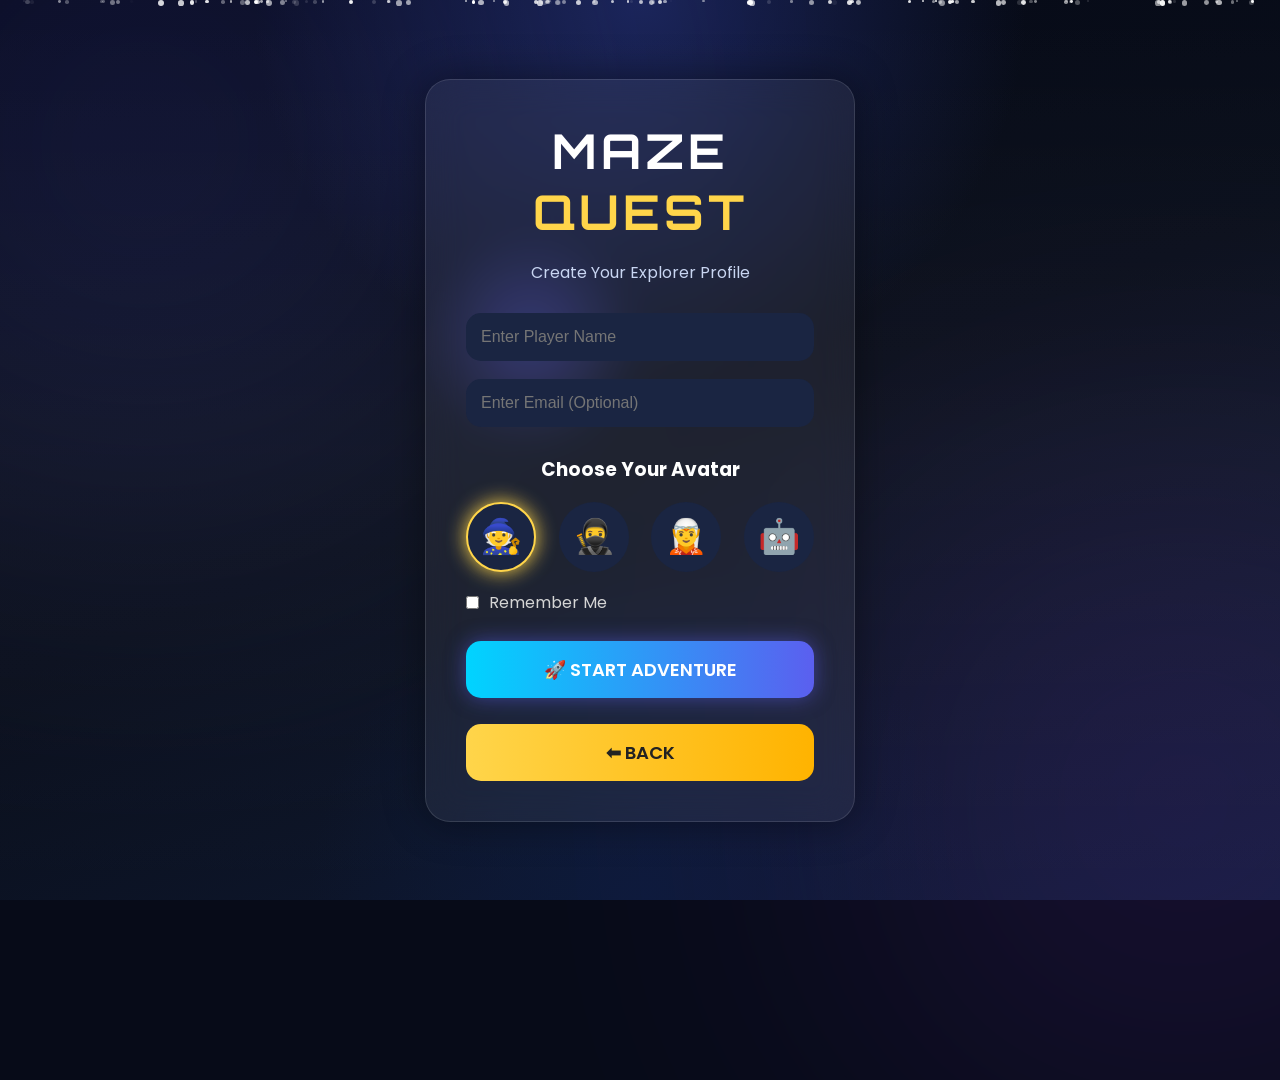
==== pages/story.html @ ad7310ce "initial commit" ====
<!DOCTYPE html>
<html lang="en">

<head>

    <meta charset="UTF-8">

    <meta name="viewport" content="width=device-width, initial-scale=1.0">

    <title>Maze Quest | Story</title>

    <!-- CSS -->

    <link rel="stylesheet" href="../css/global.css">

    <link rel="stylesheet" href="../css/story.css">

    <!-- Google Fonts -->

    <link rel="preconnect" href="https://fonts.googleapis.com">

    <link rel="preconnect" href="https://fonts.gstatic.com" crossorigin>

    <link href="https://fonts.googleapis.com/css2?family=Orbitron:wght@500;700;900&family=Poppins:wght@300;400;500;600;700&display=swap" rel="stylesheet">

</head>

<body>

    <!-- Animated Background -->

    <div class="background"></div>

    <div class="fog"></div>

    <div id="particles"></div>

    <div class="cursor-glow"></div>

    <!-- ================= HEADER ================= -->

    <header class="top-bar">

        <button id="backBtn" class="back-btn">

            ⬅ Back

        </button>

        <div class="level-info">

            <h2 id="levelTitle">

                LEVEL 1

            </h2>

            <p id="difficulty">

                EASY MODE

            </p>

        </div>

        <div class="player-box">

            <span id="playerAvatar">

                🧙

            </span>

            <span id="playerName">

                Player

            </span>

        </div>

    </header>

    <!-- ================= MAIN CONTAINER ================= -->

    <main class="story-container">

        <!-- Story Card -->

        <section class="story-card">

            <h1 id="storyTitle">

                🌲 The Lost Forest

            </h1>

            <p id="storyDescription">

                Welcome explorer! The magical forest hides an ancient gate.
                Solve the puzzle to unlock the path and continue your adventure.

            </p>

        </section>

        <!-- Guide -->

        <section class="guide-card">

            <div class="guide-avatar">

                🧙

            </div>

            <div class="guide-text">

                <h3>Maze Wizard</h3>

                <p id="guideMessage">

                    "Every maze has a secret. Think carefully before choosing your answer."

                </p>

            </div>

        </section>

        <!-- Puzzle -->

        <section class="quiz-card">

            <h2>

                ❓ Puzzle Challenge

            </h2>

            <p id="question">

                I have keys but no locks.
                I have space but no rooms.
                You can enter but cannot leave.
                What am I?

            </p>

            <div class="options">

                <button class="option" data-answer="Keyboard">

                    ⌨ Keyboard

                </button>

                <button class="option" data-answer="House">

                    🏠 House

                </button>

                <button class="option" data-answer="Car">

                    🚗 Car

                </button>

                <button class="option" data-answer="Forest">

                    🌳 Forest

                </button>

            </div>

            <p id="resultMessage"></p>

        </section>

        <!-- Rewards -->

        <section class="reward-card">

            <h2>

                🎁 Level Rewards

            </h2>

            <div class="reward-grid">

                <div class="reward-item">

                    🪙 <span id="rewardCoins">20 Coins</span>

                </div>

                <div class="reward-item">

                    ⭐ <span id="rewardXP">10 XP</span>

                </div>

                <div class="reward-item">

                    💎 <span id="rewardBonus">Bonus Hint</span>

                </div>

            </div>

        </section>

        <!-- Continue -->

        <div class="button-area">

            <button id="continueBtn" disabled>

                ▶ Start Maze

            </button>

        </div>

    </main>

    <!-- JS -->

    <script src="../js/story.js"></script>

</body>

</html>
---- css/global.css ----
/*============================

        MAZE QUEST
      GLOBAL STYLES

=============================*/

@import url('https://fonts.googleapis.com/css2?family=Orbitron:wght@500;700;900&family=Poppins:wght@300;400;500;600;700&display=swap');

:root{

--primary:#5B5FEF;
--secondary:#00D4FF;
--gold:#FFD54A;
--danger:#FF4D6D;
--success:#22C55E;

--bg:#070B18;

--card:#131C2F;

--white:#F8FAFC;

--gray:#A9B5C9;

--shadow:
0 10px 40px rgba(0,0,0,.35);

}

*{

margin:0;

padding:0;

box-sizing:border-box;

}

html{

scroll-behavior:smooth;

}

body{

font-family:'Poppins',sans-serif;

background:var(--bg);

color:white;

overflow-x:hidden;

}

/* Container */

.container{

width:90%;

max-width:1400px;

margin:auto;

}

/* Buttons */

.btn{

padding:15px 40px;

border:none;

border-radius:15px;

cursor:pointer;

font-size:18px;

font-weight:600;

transition:.35s;

font-family:'Poppins';

}

/* Primary */

.btn-primary{

background:linear-gradient(
90deg,
#00D4FF,
#5B5FEF);

color:white;

box-shadow:
0 0 20px rgba(91,95,239,.5);

}

.btn-primary:hover{

transform:translateY(-5px);

box-shadow:
0 0 40px rgba(91,95,239,.8);

}

/* Gold */

.btn-gold{

background:linear-gradient(
90deg,
#FFD54A,
#FFB300);

color:#222;

}

.btn-gold:hover{

transform:translateY(-5px);

}

/* Card */

.card{

background:rgba(255,255,255,.05);

border:1px solid rgba(255,255,255,.08);

backdrop-filter:blur(20px);

border-radius:20px;

box-shadow:var(--shadow);

}

/* Input */

.input{

width:100%;

padding:15px;

border-radius:15px;

background:#1B2742;

border:none;

outline:none;

color:white;

font-size:16px;

}

/* Heading */

.heading{

font-family:'Orbitron';

letter-spacing:2px;

}

/* Glow */

.glow{

animation:glow 2s infinite alternate;

}

@keyframes glow{

from{

filter:drop-shadow(0 0 10px #5B5FEF);

}

to{

filter:drop-shadow(0 0 35px #00D4FF);

}

}

/* Fade */

.fade{

animation:fade .8s ease;

}

@keyframes fade{

from{

opacity:0;

transform:translateY(20px);

}

to{

opacity:1;

transform:translateY(0);

}

}
---- css/story.css ----
/*==========================================
        MAZE QUEST - STORY PAGE
==========================================*/

*{
    margin:0;
    padding:0;
    box-sizing:border-box;
}

body{

    width:100%;
    min-height:100vh;

    overflow-x:hidden;

    font-family:'Poppins',sans-serif;

    background:#070B18;

    color:white;

    position:relative;

}


/*==================================
        BACKGROUND
==================================*/

.background{

    position:fixed;

    inset:0;

    background:
    radial-gradient(circle at top,#1A2458 0%,transparent 35%),
    radial-gradient(circle at bottom,#0D1A3B 0%,transparent 30%),
    linear-gradient(160deg,#050816,#090E1A,#111C38);

    z-index:-5;

}

.background::before{

    content:"";

    position:absolute;

    width:650px;

    height:650px;

    background:#5B5FEF;

    border-radius:50%;

    filter:blur(180px);

    opacity:.18;

    top:-180px;

    left:-180px;

    animation:moveGlow1 15s infinite alternate;

}

.background::after{

    content:"";

    position:absolute;

    width:550px;

    height:550px;

    background:#9333EA;

    border-radius:50%;

    filter:blur(180px);

    opacity:.18;

    bottom:-180px;

    right:-180px;

    animation:moveGlow2 18s infinite alternate;

}


/*==================================
            FOG
==================================*/

.fog{

    position:fixed;

    inset:0;

    background:

    linear-gradient(

    transparent,

    rgba(255,255,255,.03),

    transparent

    );

    animation:fogMove 18s linear infinite;

    z-index:-4;

}


/*==================================
        PARTICLES
==================================*/

#particles{

    position:fixed;

    inset:0;

    overflow:hidden;

    z-index:-3;

}

.particle{

    position:absolute;

    border-radius:50%;

    background:white;

    animation:float linear infinite;

}


/*==================================
        HEADER
==================================*/

.top-bar{

    width:92%;

    margin:30px auto;

    display:flex;

    justify-content:space-between;

    align-items:center;

}

.back-btn{

    padding:14px 22px;

    border:none;

    border-radius:14px;

    cursor:pointer;

    color:white;

    font-size:16px;

    font-weight:600;

    background:linear-gradient(90deg,#5B5FEF,#00D4FF);

    transition:.35s;

}

.back-btn:hover{

    transform:scale(1.05);

    box-shadow:0 0 20px #00D4FF;

}

.level-info{

    text-align:center;

}

.level-info h2{

    font-family:'Orbitron',sans-serif;

    font-size:28px;

}

.level-info p{

    margin-top:8px;

    color:#C9D6F2;

}

.player-box{

    display:flex;

    align-items:center;

    gap:12px;

    font-size:20px;

}

#playerAvatar{

    font-size:34px;

}


/*==================================
        MAIN CONTAINER
==================================*/

.story-container{

    width:92%;

    max-width:1100px;

    margin:30px auto;

}


/*==================================
        STORY CARD
==================================*/

.story-card{

    background:rgba(255,255,255,.08);

    backdrop-filter:blur(18px);

    border-radius:25px;

    padding:35px;

    border:1px solid rgba(255,255,255,.12);

    box-shadow:0 0 25px rgba(0,0,0,.25);

}

.story-card h1{

    font-size:42px;

    font-family:'Orbitron',sans-serif;

    color:#FFD54A;

    margin-bottom:20px;

}

.story-card p{

    color:#D7E4FF;

    font-size:18px;

    line-height:1.8;

}


/*==================================
        GUIDE CARD
==================================*/

.guide-card{

    margin-top:35px;

    display:flex;

    align-items:center;

    gap:25px;

    background:rgba(255,255,255,.08);

    backdrop-filter:blur(18px);

    border-radius:22px;

    padding:25px;

    border:1px solid rgba(255,255,255,.12);

}

.guide-avatar{

    width:90px;

    height:90px;

    display:flex;

    justify-content:center;

    align-items:center;

    border-radius:50%;

    background:linear-gradient(135deg,#00D4FF,#5B5FEF);

    font-size:40px;

    box-shadow:0 0 25px #00D4FF;

}

.guide-text h3{

    font-size:24px;

    color:#FFD54A;

    margin-bottom:10px;

}

.guide-text p{

    color:#D7E4FF;

    line-height:1.7;

}
/*==================================
        QUIZ CARD
==================================*/

.quiz-card{

    margin-top:35px;

    background:rgba(255,255,255,.08);

    backdrop-filter:blur(18px);

    border-radius:25px;

    padding:35px;

    border:1px solid rgba(255,255,255,.12);

}

.quiz-card h2{

    font-size:30px;

    color:#00D4FF;

    margin-bottom:20px;

}

#question{

    color:#E4ECFF;

    font-size:18px;

    line-height:1.8;

    margin-bottom:30px;

}


/*==================================
        OPTIONS
==================================*/

.options{

    display:grid;

    grid-template-columns:repeat(2,1fr);

    gap:20px;

}

.option{

    padding:18px;

    border:none;

    border-radius:15px;

    cursor:pointer;

    font-size:17px;

    font-weight:600;

    color:white;

    background:rgba(255,255,255,.08);

    border:1px solid rgba(255,255,255,.12);

    transition:.35s;

}

.option:hover{

    transform:translateY(-5px);

    background:linear-gradient(90deg,#00D4FF,#5B5FEF);

    box-shadow:

    0 0 20px #00D4FF;

}

.option.correct{

    background:#18C964;

    box-shadow:0 0 25px #18C964;

}

.option.wrong{

    background:#E63946;

    box-shadow:0 0 25px #E63946;

}

#resultMessage{

    margin-top:25px;

    text-align:center;

    font-size:20px;

    font-weight:bold;

    color:#FFD54A;

}


/*==================================
        REWARD CARD
==================================*/

.reward-card{

    margin-top:35px;

    background:rgba(255,255,255,.08);

    backdrop-filter:blur(18px);

    border-radius:25px;

    padding:30px;

    border:1px solid rgba(255,255,255,.12);

}

.reward-card h2{

    margin-bottom:25px;

    color:#FFD54A;

}

.reward-grid{

    display:grid;

    grid-template-columns:repeat(3,1fr);

    gap:20px;

}

.reward-item{

    padding:25px;

    border-radius:18px;

    text-align:center;

    background:rgba(255,255,255,.05);

    border:1px solid rgba(255,255,255,.10);

    transition:.3s;

}

.reward-item:hover{

    transform:translateY(-5px);

    box-shadow:0 0 20px #FFD54A;

}


/*==================================
        BUTTON AREA
==================================*/

.button-area{

    margin:45px 0;

    text-align:center;

}

#continueBtn{

    width:280px;

    padding:18px;

    border:none;

    border-radius:18px;

    cursor:pointer;

    font-size:20px;

    font-weight:700;

    color:white;

    background:linear-gradient(90deg,#00D4FF,#5B5FEF);

    transition:.35s;

}

#continueBtn:hover:not(:disabled){

    transform:scale(1.05);

    box-shadow:

    0 0 25px #00D4FF,

    0 0 50px #5B5FEF;

}

#continueBtn:disabled{

    opacity:.45;

    cursor:not-allowed;

}


/*==================================
        CURSOR GLOW
==================================*/

.cursor-glow{

    position:fixed;

    width:220px;

    height:220px;

    border-radius:50%;

    background:

    radial-gradient(circle,

    rgba(91,95,239,.35),

    transparent 70%);

    pointer-events:none;

    transform:translate(-50%,-50%);

    z-index:-1;

    transition:.08s linear;

}


/*==================================
        ANIMATIONS
==================================*/

@keyframes moveGlow1{

    from{

        transform:translate(0,0);

    }

    to{

        transform:translate(120px,80px);

    }

}

@keyframes moveGlow2{

    from{

        transform:translate(0,0);

    }

    to{

        transform:translate(-120px,-80px);

    }

}

@keyframes fogMove{

    from{

        transform:translateX(-10%);

    }

    to{

        transform:translateX(10%);

    }

}

@keyframes float{

    0%{

        transform:translateY(110vh);

        opacity:0;

    }

    20%{

        opacity:1;

    }

    80%{

        opacity:.7;

    }

    100%{

        transform:translateY(-120vh);

        opacity:0;

    }

}


/*==================================
        RESPONSIVE
==================================*/

@media(max-width:900px){

    .options{

        grid-template-columns:1fr;

    }

    .reward-grid{

        grid-template-columns:1fr;

    }

}

@media(max-width:768px){

    .top-bar{

        flex-direction:column;

        gap:20px;

    }

    .guide-card{

        flex-direction:column;

        text-align:center;

    }

    .story-card h1{

        font-size:30px;

    }

    .quiz-card h2{

        font-size:24px;

    }

}

@media(max-width:480px){

    #continueBtn{

        width:100%;

    }

}
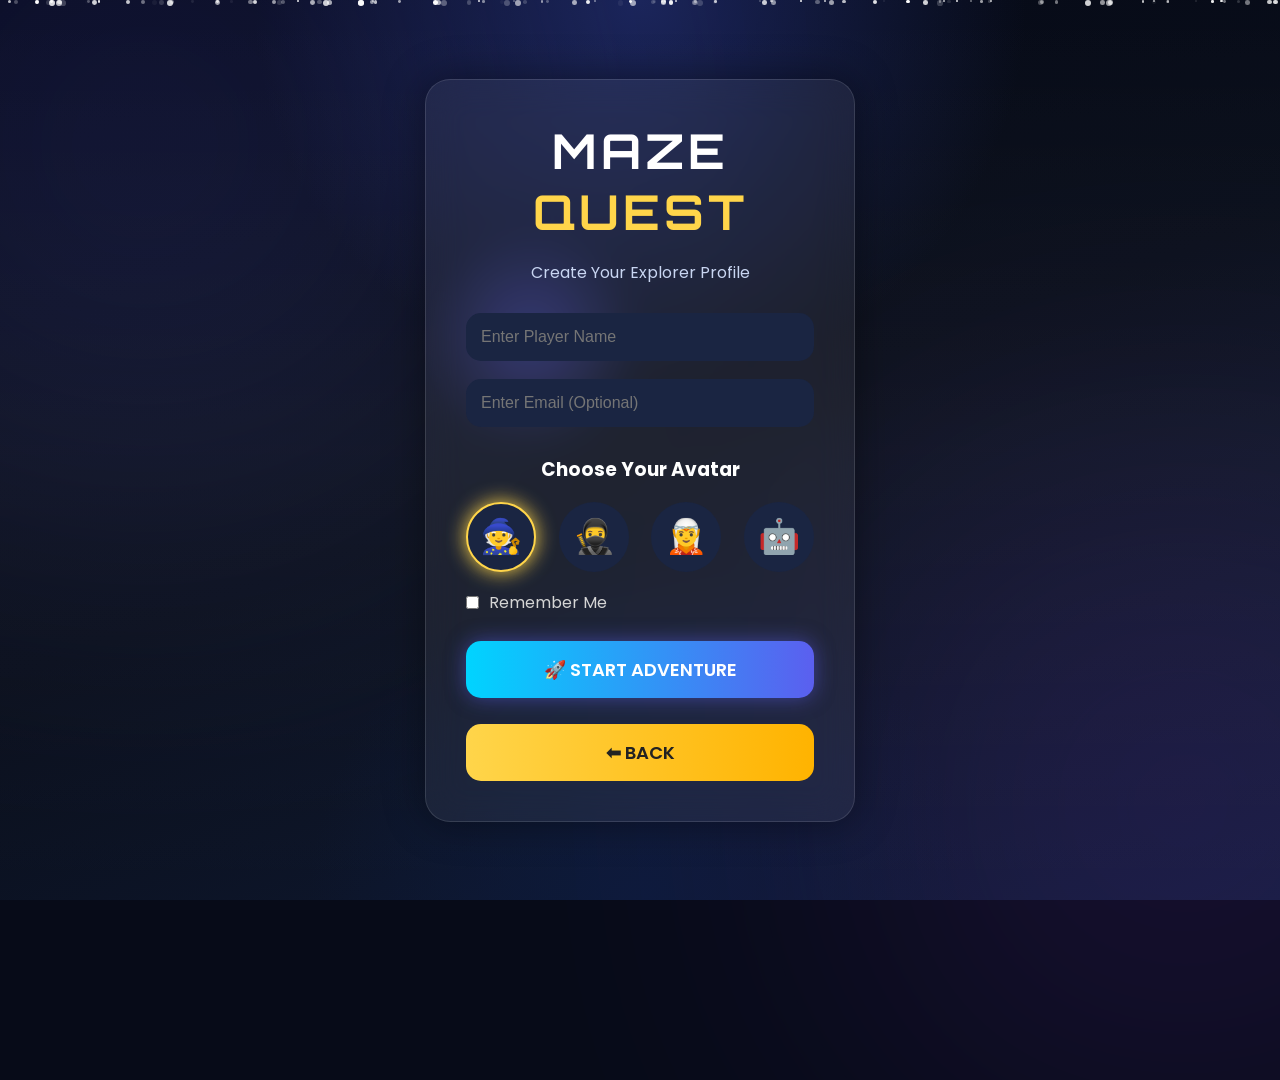
==== commit 83ec8638: "update story page" ====
--- a/pages/story.html
+++ b/pages/story.html
@@ -3,234 +3,438 @@
 
 <head>
 
-    <meta charset="UTF-8">
-
-    <meta name="viewport" content="width=device-width, initial-scale=1.0">
-
-    <title>Maze Quest | Story</title>
-
-    <!-- CSS -->
-
-    <link rel="stylesheet" href="../css/global.css">
-
-    <link rel="stylesheet" href="../css/story.css">
-
-    <!-- Google Fonts -->
-
-    <link rel="preconnect" href="https://fonts.googleapis.com">
-
-    <link rel="preconnect" href="https://fonts.gstatic.com" crossorigin>
-
-    <link href="https://fonts.googleapis.com/css2?family=Orbitron:wght@500;700;900&family=Poppins:wght@300;400;500;600;700&display=swap" rel="stylesheet">
+<meta charset="UTF-8">
+
+<meta name="viewport"
+content="width=device-width, initial-scale=1.0">
+
+<title>Maze Quest | Story</title>
+
+<!-- CSS -->
+
+<link rel="stylesheet"
+href="../css/global.css">
+
+<link rel="stylesheet"
+href="../css/story.css">
+
+<!-- Google Fonts -->
+
+<link rel="preconnect"
+href="https://fonts.googleapis.com">
+
+<link rel="preconnect"
+href="https://fonts.gstatic.com"
+crossorigin>
+
+<link href="https://fonts.googleapis.com/css2?family=Orbitron:wght@500;700;900&family=Poppins:wght@300;400;500;600;700&display=swap"
+rel="stylesheet">
 
 </head>
 
 <body>
 
-    <!-- Animated Background -->
-
-    <div class="background"></div>
-
-    <div class="fog"></div>
-
-    <div id="particles"></div>
-
-    <div class="cursor-glow"></div>
-
-    <!-- ================= HEADER ================= -->
-
-    <header class="top-bar">
-
-        <button id="backBtn" class="back-btn">
-
-            ⬅ Back
-
-        </button>
-
-        <div class="level-info">
-
-            <h2 id="levelTitle">
-
-                LEVEL 1
-
-            </h2>
-
-            <p id="difficulty">
-
-                EASY MODE
-
-            </p>
+<!-- Animated Background -->
+
+<div class="background"></div>
+
+<div class="fog"></div>
+
+<div id="particles"></div>
+
+<div class="cursor-glow"></div>
+
+<!-- ================= HEADER ================= -->
+
+<header class="top-bar">
+
+<button
+id="backBtn"
+class="back-btn">
+
+⬅ Back
+
+</button>
+
+<div class="level-box">
+
+<h2 id="levelNumber">
+
+LEVEL 1
+
+</h2>
+
+<p id="worldName">
+
+Lost Forest
+
+</p>
+
+</div>
+
+<div class="player-box">
+
+<div
+class="avatar"
+id="playerAvatar">
+
+🧙
+
+</div>
+
+<div>
+
+<h3
+id="playerName">
+
+Player
+
+</h3>
+
+<p
+id="difficultyMode">
+
+Easy Mode
+
+</p>
+
+</div>
+
+</div>
+
+</header>
+
+<!-- ================= MAIN ================= -->
+
+<main class="story-container">
+    <!-- ================= STORY CARD ================= -->
+
+<section class="story-card">
+
+<div class="card-header">
+
+<span class="card-icon">
+
+📖
+
+</span>
+
+<h2>
+
+Story
+
+</h2>
+
+</div>
+
+<h1
+id="storyTitle">
+
+🌲 The Lost Forest
+
+</h1>
+
+<p
+id="storyDescription">
+
+Welcome explorer!
+
+The magical forest hides an ancient gate protected by powerful magic.
+
+Only explorers with wisdom can solve the puzzle and unlock the hidden maze.
+
+</p>
+
+</section>
+
+<!-- ================= GUIDE CARD ================= -->
+
+<section class="guide-card">
+
+<div class="guide-left">
+
+<div class="guide-avatar">
+
+🧙
+
+</div>
+
+</div>
+
+<div class="guide-right">
+
+<h2>
+
+Maze Wizard
+
+</h2>
+
+<p
+id="guideMessage">
+
+Every maze has a secret...
+
+Observe carefully before choosing your answer.
+
+</p>
+
+</div>
+
+</section>
+
+<!-- ================= PROGRESS ================= -->
+
+<section class="progress-card">
+
+<div class="progress-top">
+
+<span>
+
+Story Progress
+
+</span>
+
+<span
+id="progressText">
+
+0%
+
+</span>
+
+</div>
+
+<div class="progress-bar">
+
+<div
+id="progressFill">
+
+</div>
+
+</div>
+
+</section>
+
+<!-- ================= QUIZ ================= -->
+
+<section class="quiz-card">
+
+<div class="card-header">
+
+<span class="card-icon">
+
+🧩
+
+</span>
+
+<h2>
+
+Puzzle Challenge
+
+</h2>
+
+</div>
+
+<h3
+id="question">
+
+Question will appear here...
+
+</h3>
+
+<div class="options">
+
+<button
+class="option-btn"
+data-option="0">
+
+Option A
+
+</button>
+
+<button
+class="option-btn"
+data-option="1">
+
+Option B
+
+</button>
+
+<button
+class="option-btn"
+data-option="2">
+
+Option C
+
+</button>
+
+<button
+class="option-btn"
+data-option="3">
+
+Option D
+
+</button>
+
+</div>
+
+<p
+id="resultMessage">
+
+</p>
+
+</section>
+<!-- ================= REWARD CARD ================= -->
+
+<section class="reward-card">
+
+    <div class="card-header">
+
+        <span class="card-icon">
+            🎁
+        </span>
+
+        <h2>
+            Level Rewards
+        </h2>
+
+    </div>
+
+    <div class="reward-grid">
+
+        <div class="reward-item">
+
+            <div class="reward-icon">
+                🪙
+            </div>
+
+            <div>
+
+                <h3>Coins</h3>
+
+                <p id="rewardCoins">
+
+                    0
+
+                </p>
+
+            </div>
 
         </div>
 
-        <div class="player-box">
-
-            <span id="playerAvatar">
-
-                🧙
-
-            </span>
-
-            <span id="playerName">
-
-                Player
-
-            </span>
+        <div class="reward-item">
+
+            <div class="reward-icon">
+                ⭐
+            </div>
+
+            <div>
+
+                <h3>XP</h3>
+
+                <p id="rewardXP">
+
+                    0
+
+                </p>
+
+            </div>
 
         </div>
 
-    </header>
-
-    <!-- ================= MAIN CONTAINER ================= -->
-
-    <main class="story-container">
-
-        <!-- Story Card -->
-
-        <section class="story-card">
-
-            <h1 id="storyTitle">
-
-                🌲 The Lost Forest
-
-            </h1>
-
-            <p id="storyDescription">
-
-                Welcome explorer! The magical forest hides an ancient gate.
-                Solve the puzzle to unlock the path and continue your adventure.
-
-            </p>
-
-        </section>
-
-        <!-- Guide -->
-
-        <section class="guide-card">
-
-            <div class="guide-avatar">
-
-                🧙
-
-            </div>
-
-            <div class="guide-text">
-
-                <h3>Maze Wizard</h3>
-
-                <p id="guideMessage">
-
-                    "Every maze has a secret. Think carefully before choosing your answer."
+        <div class="reward-item">
+
+            <div class="reward-icon">
+                🎒
+            </div>
+
+            <div>
+
+                <h3>Reward Item</h3>
+
+                <p id="rewardItem">
+
+                    Wooden Key
 
                 </p>
 
             </div>
 
-        </section>
-
-        <!-- Puzzle -->
-
-        <section class="quiz-card">
-
-            <h2>
-
-                ❓ Puzzle Challenge
-
-            </h2>
-
-            <p id="question">
-
-                I have keys but no locks.
-                I have space but no rooms.
-                You can enter but cannot leave.
-                What am I?
-
-            </p>
-
-            <div class="options">
-
-                <button class="option" data-answer="Keyboard">
-
-                    ⌨ Keyboard
-
-                </button>
-
-                <button class="option" data-answer="House">
-
-                    🏠 House
-
-                </button>
-
-                <button class="option" data-answer="Car">
-
-                    🚗 Car
-
-                </button>
-
-                <button class="option" data-answer="Forest">
-
-                    🌳 Forest
-
-                </button>
-
-            </div>
-
-            <p id="resultMessage"></p>
-
-        </section>
-
-        <!-- Rewards -->
-
-        <section class="reward-card">
-
-            <h2>
-
-                🎁 Level Rewards
-
-            </h2>
-
-            <div class="reward-grid">
-
-                <div class="reward-item">
-
-                    🪙 <span id="rewardCoins">20 Coins</span>
-
-                </div>
-
-                <div class="reward-item">
-
-                    ⭐ <span id="rewardXP">10 XP</span>
-
-                </div>
-
-                <div class="reward-item">
-
-                    💎 <span id="rewardBonus">Bonus Hint</span>
-
-                </div>
-
-            </div>
-
-        </section>
-
-        <!-- Continue -->
-
-        <div class="button-area">
-
-            <button id="continueBtn" disabled>
-
-                ▶ Start Maze
-
-            </button>
-
         </div>
 
-    </main>
-
-    <!-- JS -->
-
-    <script src="../js/story.js"></script>
+    </div>
+
+</section>
+
+<!-- ================= RESULT ================= -->
+
+<section
+id="resultBox"
+class="result-box">
+
+<h2
+id="resultText">
+
+</h2>
+
+</section>
+
+<!-- ================= BUTTONS ================= -->
+
+<section class="button-area">
+
+<button
+id="skipStory"
+class="secondary-btn">
+
+⏩ Skip Story
+
+</button>
+
+<button
+id="submitBtn"
+class="submit-btn">
+
+✅ Submit Answer
+
+</button>
+
+<button
+id="startMaze"
+class="primary-btn"
+disabled>
+
+🎮 Start Maze
+
+</button>
+
+</section>
+
+</main>
+
+<!-- ================= FOOTER ================= -->
+
+<footer>
+
+<p>
+
+✨ Solve the puzzle, unlock the maze and become the Ultimate Maze Master!
+
+</p>
+
+</footer>
+
+<!-- ================= LEVEL DATA ================= -->
+
+<script src="../data/easy.js"></script>
+
+<script src="../data/medium.js"></script>
+
+<script src="../data/extreme.js"></script>
+
+<!-- ================= STORY SCRIPT ================= -->
+
+<script src="../js/story.js"></script>
 
 </body>
 
-</html>
+</html>
--- a/css/story.css
+++ b/css/story.css
@@ -17,14 +17,13 @@
 
     font-family:'Poppins',sans-serif;
 
+    color:white;
+
     background:#070B18;
 
-    color:white;
-
     position:relative;
 
 }
-
 
 /*==================================
         BACKGROUND
@@ -52,598 +51,927 @@
     position:absolute;
 
     width:650px;
-
     height:650px;
 
+    border-radius:50%;
+
     background:#5B5FEF;
 
+    filter:blur(180px);
+
+    opacity:.18;
+
+    top:-180px;
+    left:-180px;
+
+    animation:moveGlow1 15s infinite alternate;
+
+}
+
+.background::after{
+
+    content:"";
+
+    position:absolute;
+
+    width:550px;
+    height:550px;
+
     border-radius:50%;
 
+    background:#9333EA;
+
     filter:blur(180px);
 
     opacity:.18;
 
-    top:-180px;
-
-    left:-180px;
-
-    animation:moveGlow1 15s infinite alternate;
-
-}
-
-.background::after{
-
-    content:"";
+    bottom:-180px;
+    right:-180px;
+
+    animation:moveGlow2 18s infinite alternate;
+
+}
+
+/*==================================
+            FOG
+==================================*/
+
+.fog{
+
+    position:fixed;
+
+    inset:0;
+
+    background:
+
+    linear-gradient(
+
+    transparent,
+
+    rgba(255,255,255,.03),
+
+    transparent
+
+    );
+
+    animation:fogMove 18s linear infinite;
+
+    z-index:-4;
+
+}
+
+/*==================================
+        PARTICLES
+==================================*/
+
+#particles{
+
+    position:fixed;
+
+    inset:0;
+
+    overflow:hidden;
+
+    z-index:-3;
+
+}
+
+.particle{
 
     position:absolute;
 
-    width:550px;
-
-    height:550px;
-
-    background:#9333EA;
-
     border-radius:50%;
 
-    filter:blur(180px);
-
-    opacity:.18;
-
-    bottom:-180px;
-
-    right:-180px;
-
-    animation:moveGlow2 18s infinite alternate;
-
-}
-
-
-/*==================================
-            FOG
-==================================*/
-
-.fog{
+    background:white;
+
+    animation:float linear infinite;
+
+}
+
+/*==================================
+        CURSOR GLOW
+==================================*/
+
+.cursor-glow{
 
     position:fixed;
 
-    inset:0;
+    width:220px;
+
+    height:220px;
+
+    border-radius:50%;
+
+    background:
+
+    radial-gradient(circle,
+
+    rgba(91,95,239,.35),
+
+    transparent 70%);
+
+    transform:translate(-50%,-50%);
+
+    pointer-events:none;
+
+    z-index:-1;
+
+}
+
+/*==================================
+        HEADER
+==================================*/
+
+.top-bar{
+
+    width:92%;
+
+    margin:30px auto;
+
+    display:flex;
+
+    justify-content:space-between;
+
+    align-items:center;
+
+}
+
+.back-btn{
+
+    padding:14px 24px;
+
+    border:none;
+
+    border-radius:14px;
+
+    cursor:pointer;
+
+    color:white;
+
+    font-size:16px;
+
+    font-weight:600;
+
+    background:
+
+    linear-gradient(90deg,#5B5FEF,#00D4FF);
+
+    transition:.35s;
+
+}
+
+.back-btn:hover{
+
+    transform:scale(1.05);
+
+    box-shadow:
+
+    0 0 20px #00D4FF;
+
+}
+
+.level-box{
+
+    text-align:center;
+
+}
+
+.level-box h2{
+
+    font-size:34px;
+
+    font-family:'Orbitron';
+
+}
+
+.level-box p{
+
+    margin-top:8px;
+
+    color:#C9D6F2;
+
+    font-size:18px;
+
+}
+
+.player-box{
+
+    display:flex;
+
+    align-items:center;
+
+    gap:15px;
+
+}
+
+.avatar{
+
+    width:65px;
+
+    height:65px;
+
+    border-radius:50%;
+
+    display:flex;
+
+    justify-content:center;
+
+    align-items:center;
+
+    font-size:30px;
+
+    background:
+
+    linear-gradient(135deg,#00D4FF,#5B5FEF);
+
+    box-shadow:
+
+    0 0 20px #00D4FF;
+
+}
+
+.player-box h3{
+
+    font-size:22px;
+
+}
+
+.player-box p{
+
+    color:#C9D6F2;
+
+}
+/*==================================
+        MAIN CONTAINER
+==================================*/
+
+.story-container{
+
+    width:92%;
+
+    max-width:1400px;
+
+    margin:40px auto 80px;
+
+    display:flex;
+
+    flex-direction:column;
+
+    gap:35px;
+
+}
+
+/*==================================
+        COMMON CARD
+==================================*/
+
+.story-card,
+.guide-card,
+.progress-card,
+.quiz-card,
+.reward-card,
+.result-box{
+
+    background:rgba(255,255,255,.08);
+
+    backdrop-filter:blur(18px);
+
+    border:1px solid rgba(255,255,255,.12);
+
+    border-radius:24px;
+
+    padding:32px;
+
+    transition:.35s;
+
+    box-shadow:
+
+    0 15px 35px rgba(0,0,0,.25);
+
+}
+
+.story-card:hover,
+.guide-card:hover,
+.quiz-card:hover,
+.reward-card:hover{
+
+    transform:translateY(-6px);
+
+    box-shadow:
+
+    0 0 30px rgba(0,212,255,.25);
+
+}
+
+/*==================================
+        CARD HEADER
+==================================*/
+
+.card-header{
+
+    display:flex;
+
+    align-items:center;
+
+    gap:15px;
+
+    margin-bottom:25px;
+
+}
+
+.card-icon{
+
+    font-size:28px;
+
+}
+
+.card-header h2{
+
+    font-size:32px;
+
+    font-family:'Orbitron';
+
+    color:#00D4FF;
+
+}
+
+/*==================================
+        STORY
+==================================*/
+
+.story-card h1{
+
+    font-size:52px;
+
+    color:#FFD54A;
+
+    font-family:'Orbitron';
+
+    margin-bottom:20px;
+
+    text-shadow:
+
+    0 0 15px rgba(255,213,74,.45);
+
+}
+
+.story-card p{
+
+    font-size:21px;
+
+    line-height:1.9;
+
+    color:#D9E5FF;
+
+}
+
+/*==================================
+        GUIDE
+==================================*/
+
+.guide-card{
+
+    display:flex;
+
+    align-items:center;
+
+    gap:28px;
+
+}
+
+.guide-avatar{
+
+    width:100px;
+
+    height:100px;
+
+    border-radius:50%;
+
+    display:flex;
+
+    justify-content:center;
+
+    align-items:center;
+
+    font-size:52px;
+
+    background:
+
+    linear-gradient(135deg,#00D4FF,#5B5FEF);
+
+    box-shadow:
+
+    0 0 30px #00D4FF;
+
+}
+
+.guide-right{
+
+    flex:1;
+
+}
+
+.guide-right h2{
+
+    font-size:34px;
+
+    color:#FFD54A;
+
+    margin-bottom:10px;
+
+}
+
+.guide-right p{
+
+    font-size:20px;
+
+    color:#D9E5FF;
+
+    line-height:1.7;
+
+}
+
+/*==================================
+        PROGRESS
+==================================*/
+
+.progress-top{
+
+    display:flex;
+
+    justify-content:space-between;
+
+    margin-bottom:15px;
+
+    font-size:18px;
+
+    font-weight:600;
+
+}
+
+.progress-bar{
+
+    width:100%;
+
+    height:18px;
+
+    border-radius:30px;
+
+    overflow:hidden;
+
+    background:
+
+    rgba(255,255,255,.08);
+
+}
+
+#progressFill{
+
+    width:0%;
+
+    height:100%;
+
+    border-radius:30px;
 
     background:
 
     linear-gradient(
 
-    transparent,
-
-    rgba(255,255,255,.03),
-
-    transparent
+    90deg,
+
+    #00D4FF,
+
+    #5B5FEF,
+
+    #9333EA
 
     );
 
-    animation:fogMove 18s linear infinite;
-
-    z-index:-4;
-
-}
-
-
-/*==================================
-        PARTICLES
-==================================*/
-
-#particles{
-
-    position:fixed;
-
-    inset:0;
-
-    overflow:hidden;
-
-    z-index:-3;
-
-}
-
-.particle{
-
-    position:absolute;
-
-    border-radius:50%;
-
-    background:white;
-
-    animation:float linear infinite;
-
-}
-
-
-/*==================================
-        HEADER
-==================================*/
-
-.top-bar{
-
-    width:92%;
-
-    margin:30px auto;
+    transition:width .7s ease;
+
+}
+/*==================================
+        QUIZ CARD
+==================================*/
+
+.quiz-card h2{
+
+    font-size:36px;
+
+    font-family:'Orbitron';
+
+    color:#00D4FF;
+
+    margin-bottom:25px;
+
+}
+
+.quiz-card p{
+
+    font-size:22px;
+
+    line-height:1.8;
+
+    color:#E4ECFF;
+
+    margin-bottom:30px;
+
+}
+
+/*==================================
+        OPTIONS GRID
+==================================*/
+
+.options{
+
+    display:grid;
+
+    grid-template-columns:repeat(2,1fr);
+
+    gap:22px;
+
+    margin-top:20px;
+
+}
+
+/*==================================
+        OPTION BUTTON
+==================================*/
+
+.option-btn{
+
+    width:100%;
+
+    min-height:75px;
+
+    padding:20px;
+
+    border:none;
+
+    border-radius:18px;
+
+    cursor:pointer;
+
+    font-size:20px;
+
+    font-weight:700;
+
+    color:white;
+
+    background:
+
+    rgba(255,255,255,.08);
+
+    border:2px solid rgba(255,255,255,.12);
+
+    transition:.35s;
+
+}
+
+.option-btn:hover{
+
+    transform:translateY(-6px);
+
+    background:
+
+    linear-gradient(
+
+    135deg,
+
+    #00D4FF,
+
+    #5B5FEF
+
+    );
+
+    box-shadow:
+
+    0 0 25px #00D4FF;
+
+}
+
+.option-btn.selected{
+
+    background:
+
+    linear-gradient(
+
+    135deg,
+
+    #5B5FEF,
+
+    #7C3AED
+
+    );
+
+    border-color:#00D4FF;
+
+}
+
+.option-btn.correct{
+
+    background:
+
+    linear-gradient(
+
+    135deg,
+
+    #00C853,
+
+    #00E676
+
+    );
+
+    border-color:#00FF99;
+
+}
+
+.option-btn.wrong{
+
+    background:
+
+    linear-gradient(
+
+    135deg,
+
+    #D50000,
+
+    #FF1744
+
+    );
+
+    border-color:#FF4D6D;
+
+}
+
+.option-btn:disabled{
+
+    cursor:not-allowed;
+
+    opacity:1;
+
+}
+
+/*==================================
+        RESULT
+==================================*/
+
+.result-box{
+
+    display:none;
+
+    text-align:center;
+
+}
+
+.result-box.correct{
+
+    border:2px solid #00FF99;
+
+}
+
+.result-box.wrong{
+
+    border:2px solid #FF4D6D;
+
+}
+
+#resultText{
+
+    font-size:24px;
+
+    font-weight:700;
+
+}
+
+/*==================================
+        REWARD CARD
+==================================*/
+
+.reward-card h2{
+
+    font-size:34px;
+
+    font-family:'Orbitron';
+
+    color:#FFD54A;
+
+    margin-bottom:30px;
+
+}
+
+.reward-grid{
+
+    display:grid;
+
+    grid-template-columns:repeat(3,1fr);
+
+    gap:25px;
+
+}
+
+.reward-item{
+
+    background:
+
+    rgba(255,255,255,.06);
+
+    border:1px solid rgba(255,255,255,.10);
+
+    border-radius:20px;
+
+    padding:28px;
+
+    text-align:center;
+
+    transition:.35s;
+
+}
+
+.reward-item:hover{
+
+    transform:translateY(-8px);
+
+    box-shadow:
+
+    0 0 25px rgba(255,213,74,.30);
+
+}
+
+.reward-icon{
+
+    font-size:42px;
+
+    margin-bottom:15px;
+
+}
+
+.reward-item h3{
+
+    font-size:22px;
+
+    margin-bottom:10px;
+
+}
+
+.reward-item p{
+
+    font-size:18px;
+
+    color:#D9E5FF;
+
+}
+/*==================================
+        BUTTON AREA
+==================================*/
+
+.button-area{
 
     display:flex;
 
-    justify-content:space-between;
+    justify-content:center;
 
     align-items:center;
 
-}
-
-.back-btn{
-
-    padding:14px 22px;
+    gap:25px;
+
+    flex-wrap:wrap;
+
+    margin-top:10px;
+
+}
+
+/*==================================
+        COMMON BUTTON
+==================================*/
+
+.primary-btn,
+.secondary-btn,
+.submit-btn{
+
+    min-width:220px;
+
+    padding:18px 30px;
 
     border:none;
 
-    border-radius:14px;
+    border-radius:18px;
 
     cursor:pointer;
 
+    font-size:18px;
+
+    font-weight:700;
+
+    letter-spacing:1px;
+
+    transition:.35s;
+
     color:white;
 
+}
+
+/*==================================
+        START MAZE
+==================================*/
+
+.primary-btn{
+
+    background:linear-gradient(
+    135deg,
+    #00D4FF,
+    #5B5FEF
+    );
+
+}
+
+.primary-btn:hover:not(:disabled){
+
+    transform:translateY(-5px);
+
+    box-shadow:
+    0 0 25px #00D4FF,
+    0 0 50px rgba(0,212,255,.35);
+
+}
+
+/*==================================
+        SUBMIT
+==================================*/
+
+.submit-btn{
+
+    background:linear-gradient(
+    135deg,
+    #00C853,
+    #00E676
+    );
+
+}
+
+.submit-btn:hover:not(:disabled){
+
+    transform:translateY(-5px);
+
+    box-shadow:
+    0 0 25px #00E676;
+
+}
+
+/*==================================
+        SKIP
+==================================*/
+
+.secondary-btn{
+
+    background:linear-gradient(
+    135deg,
+    #FF9800,
+    #FF5722
+    );
+
+}
+
+.secondary-btn:hover{
+
+    transform:translateY(-5px);
+
+    box-shadow:
+    0 0 25px #FF9800;
+
+}
+
+/*==================================
+        DISABLED
+==================================*/
+
+button:disabled{
+
+    opacity:.55;
+
+    cursor:not-allowed;
+
+    transform:none !important;
+
+    box-shadow:none !important;
+
+}
+
+/*==================================
+        FOOTER
+==================================*/
+
+footer{
+
+    margin:60px 0 40px;
+
+    text-align:center;
+
+    color:#C9D6F2;
+
     font-size:16px;
 
-    font-weight:600;
-
-    background:linear-gradient(90deg,#5B5FEF,#00D4FF);
-
-    transition:.35s;
-
-}
-
-.back-btn:hover{
-
-    transform:scale(1.05);
-
-    box-shadow:0 0 20px #00D4FF;
-
-}
-
-.level-info{
-
-    text-align:center;
-
-}
-
-.level-info h2{
-
-    font-family:'Orbitron',sans-serif;
-
-    font-size:28px;
-
-}
-
-.level-info p{
-
-    margin-top:8px;
-
-    color:#C9D6F2;
-
-}
-
-.player-box{
-
-    display:flex;
-
-    align-items:center;
-
-    gap:12px;
-
-    font-size:20px;
-
-}
-
-#playerAvatar{
-
-    font-size:34px;
-
-}
-
-
-/*==================================
-        MAIN CONTAINER
-==================================*/
-
-.story-container{
-
-    width:92%;
-
-    max-width:1100px;
-
-    margin:30px auto;
-
-}
-
-
-/*==================================
-        STORY CARD
-==================================*/
-
-.story-card{
-
-    background:rgba(255,255,255,.08);
-
-    backdrop-filter:blur(18px);
-
-    border-radius:25px;
-
-    padding:35px;
-
-    border:1px solid rgba(255,255,255,.12);
-
-    box-shadow:0 0 25px rgba(0,0,0,.25);
-
-}
-
-.story-card h1{
-
-    font-size:42px;
-
-    font-family:'Orbitron',sans-serif;
-
-    color:#FFD54A;
-
-    margin-bottom:20px;
-
-}
-
-.story-card p{
-
-    color:#D7E4FF;
-
-    font-size:18px;
-
-    line-height:1.8;
-
-}
-
-
-/*==================================
-        GUIDE CARD
-==================================*/
-
-.guide-card{
-
-    margin-top:35px;
-
-    display:flex;
-
-    align-items:center;
-
-    gap:25px;
-
-    background:rgba(255,255,255,.08);
-
-    backdrop-filter:blur(18px);
-
-    border-radius:22px;
-
-    padding:25px;
-
-    border:1px solid rgba(255,255,255,.12);
-
-}
-
-.guide-avatar{
-
-    width:90px;
-
-    height:90px;
-
-    display:flex;
-
-    justify-content:center;
-
-    align-items:center;
-
-    border-radius:50%;
-
-    background:linear-gradient(135deg,#00D4FF,#5B5FEF);
-
-    font-size:40px;
-
-    box-shadow:0 0 25px #00D4FF;
-
-}
-
-.guide-text h3{
-
-    font-size:24px;
-
-    color:#FFD54A;
-
-    margin-bottom:10px;
-
-}
-
-.guide-text p{
-
-    color:#D7E4FF;
-
-    line-height:1.7;
-
-}
-/*==================================
-        QUIZ CARD
-==================================*/
-
-.quiz-card{
-
-    margin-top:35px;
-
-    background:rgba(255,255,255,.08);
-
-    backdrop-filter:blur(18px);
-
-    border-radius:25px;
-
-    padding:35px;
-
-    border:1px solid rgba(255,255,255,.12);
-
-}
-
-.quiz-card h2{
-
-    font-size:30px;
-
-    color:#00D4FF;
-
-    margin-bottom:20px;
-
-}
-
-#question{
-
-    color:#E4ECFF;
-
-    font-size:18px;
-
-    line-height:1.8;
-
-    margin-bottom:30px;
-
-}
-
-
-/*==================================
-        OPTIONS
-==================================*/
-
-.options{
-
-    display:grid;
-
-    grid-template-columns:repeat(2,1fr);
-
-    gap:20px;
-
-}
-
-.option{
-
-    padding:18px;
-
-    border:none;
-
-    border-radius:15px;
-
-    cursor:pointer;
-
-    font-size:17px;
-
-    font-weight:600;
-
-    color:white;
-
-    background:rgba(255,255,255,.08);
-
-    border:1px solid rgba(255,255,255,.12);
-
-    transition:.35s;
-
-}
-
-.option:hover{
-
-    transform:translateY(-5px);
-
-    background:linear-gradient(90deg,#00D4FF,#5B5FEF);
-
-    box-shadow:
-
-    0 0 20px #00D4FF;
-
-}
-
-.option.correct{
-
-    background:#18C964;
-
-    box-shadow:0 0 25px #18C964;
-
-}
-
-.option.wrong{
-
-    background:#E63946;
-
-    box-shadow:0 0 25px #E63946;
-
-}
-
-#resultMessage{
-
-    margin-top:25px;
-
-    text-align:center;
-
-    font-size:20px;
-
-    font-weight:bold;
-
-    color:#FFD54A;
-
-}
-
-
-/*==================================
-        REWARD CARD
-==================================*/
-
-.reward-card{
-
-    margin-top:35px;
-
-    background:rgba(255,255,255,.08);
-
-    backdrop-filter:blur(18px);
-
-    border-radius:25px;
-
-    padding:30px;
-
-    border:1px solid rgba(255,255,255,.12);
-
-}
-
-.reward-card h2{
-
-    margin-bottom:25px;
-
-    color:#FFD54A;
-
-}
-
-.reward-grid{
-
-    display:grid;
-
-    grid-template-columns:repeat(3,1fr);
-
-    gap:20px;
-
-}
-
-.reward-item{
-
-    padding:25px;
-
-    border-radius:18px;
-
-    text-align:center;
-
-    background:rgba(255,255,255,.05);
-
-    border:1px solid rgba(255,255,255,.10);
-
-    transition:.3s;
-
-}
-
-.reward-item:hover{
-
-    transform:translateY(-5px);
-
-    box-shadow:0 0 20px #FFD54A;
-
-}
-
-
-/*==================================
-        BUTTON AREA
-==================================*/
-
-.button-area{
-
-    margin:45px 0;
-
-    text-align:center;
-
-}
-
-#continueBtn{
-
-    width:280px;
-
-    padding:18px;
-
-    border:none;
-
-    border-radius:18px;
-
-    cursor:pointer;
-
-    font-size:20px;
-
-    font-weight:700;
-
-    color:white;
-
-    background:linear-gradient(90deg,#00D4FF,#5B5FEF);
-
-    transition:.35s;
-
-}
-
-#continueBtn:hover:not(:disabled){
-
-    transform:scale(1.05);
-
-    box-shadow:
-
-    0 0 25px #00D4FF,
-
-    0 0 50px #5B5FEF;
-
-}
-
-#continueBtn:disabled{
-
-    opacity:.45;
-
-    cursor:not-allowed;
-
-}
-
-
-/*==================================
-        CURSOR GLOW
-==================================*/
-
-.cursor-glow{
-
-    position:fixed;
-
-    width:220px;
-
-    height:220px;
-
-    border-radius:50%;
-
-    background:
-
-    radial-gradient(circle,
-
-    rgba(91,95,239,.35),
-
-    transparent 70%);
-
-    pointer-events:none;
-
-    transform:translate(-50%,-50%);
-
-    z-index:-1;
-
-    transition:.08s linear;
-
-}
-
+}
 
 /*==================================
         ANIMATIONS
@@ -715,7 +1043,7 @@
 
     80%{
 
-        opacity:.7;
+        opacity:.8;
 
     }
 
@@ -729,12 +1057,49 @@
 
 }
 
-
 /*==================================
         RESPONSIVE
 ==================================*/
 
-@media(max-width:900px){
+@media(max-width:992px){
+
+    .reward-grid{
+
+        grid-template-columns:1fr;
+
+    }
+
+    .guide-card{
+
+        flex-direction:column;
+
+        text-align:center;
+
+    }
+
+}
+
+@media(max-width:768px){
+
+    .top-bar{
+
+        flex-direction:column;
+
+        gap:20px;
+
+    }
+
+    .story-card h1{
+
+        font-size:36px;
+
+    }
+
+    .quiz-card h2{
+
+        font-size:28px;
+
+    }
 
     .options{
 
@@ -742,51 +1107,59 @@
 
     }
 
-    .reward-grid{
-
-        grid-template-columns:1fr;
-
-    }
-
-}
-
-@media(max-width:768px){
-
-    .top-bar{
+    .button-area{
 
         flex-direction:column;
 
-        gap:20px;
-
-    }
-
-    .guide-card{
-
-        flex-direction:column;
-
-        text-align:center;
+    }
+
+    .primary-btn,
+    .secondary-btn,
+    .submit-btn{
+
+        width:100%;
+
+    }
+
+}
+
+@media(max-width:480px){
+
+    .story-container{
+
+        width:95%;
+
+    }
+
+    .story-card,
+    .guide-card,
+    .quiz-card,
+    .reward-card,
+    .result-box{
+
+        padding:20px;
 
     }
 
     .story-card h1{
 
-        font-size:30px;
-
-    }
-
-    .quiz-card h2{
-
-        font-size:24px;
-
-    }
-
-}
-
-@media(max-width:480px){
-
-    #continueBtn{
-
-        width:100%;
+        font-size:28px;
+
+    }
+
+    .story-card p,
+    .guide-right p,
+    .quiz-card p{
+
+        font-size:17px;
+
+    }
+
+    .option-btn{
+
+        font-size:17px;
+
+        min-height:65px;
 
     }
 
